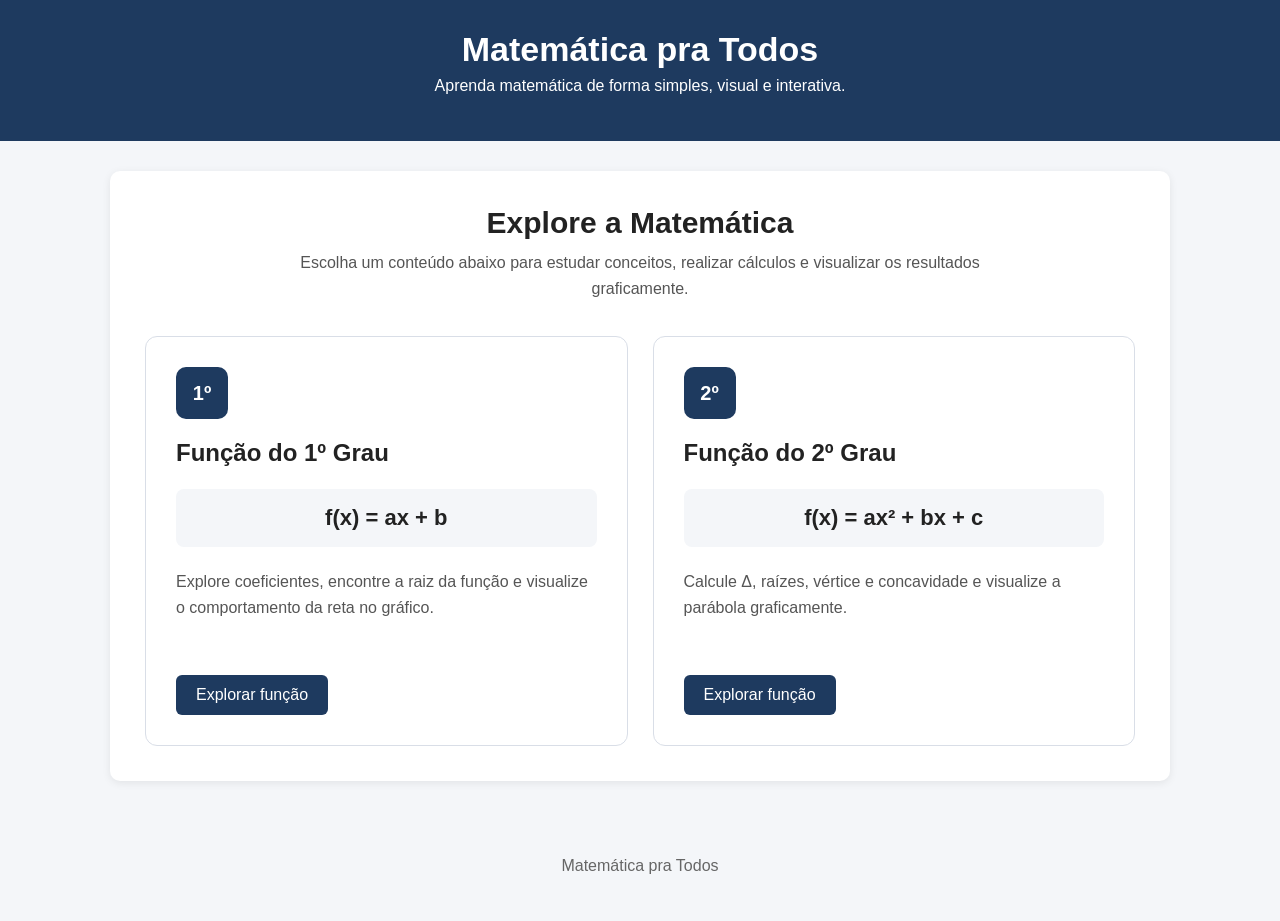
==== app/frontend/index.html @ 9e44786b "Estrutura inicial do projeto Matemática pra Todos" ====
<!DOCTYPE html>
<html lang="pt-BR">
<head>
    <meta charset="UTF-8">
    <meta name="viewport" content="width=device-width, initial-scale=1.0">
    <title>Matemática pra Todos</title>
    <link rel="stylesheet" href="css/style.css">
</head>

<body>

<header>
    <h1>Matemática pra Todos</h1>
    <p>Aprenda matemática de forma simples, visual e interativa.</p>
</header>

<main>

    <section class="card home-card">

        <h2>Explore a Matemática</h2>

        <p class="home-intro">
            Escolha um conteúdo abaixo para estudar conceitos,
            realizar cálculos e visualizar os resultados graficamente.
        </p>

        <div class="menu-matematica">

            <a class="menu-card" href="primeiro-grau.html">

                <div class="menu-numero">1º</div>

                <h3>Função do 1º Grau</h3>

                <div class="menu-formula">
                    f(x) = ax + b
                </div>

                <p>
                    Explore coeficientes, encontre a raiz da função
                    e visualize o comportamento da reta no gráfico.
                </p>

                <span class="menu-botao">
                    Explorar função
                </span>

            </a>

            <a class="menu-card" href="segundo-grau.html">

                <div class="menu-numero">2º</div>

                <h3>Função do 2º Grau</h3>

                <div class="menu-formula">
                    f(x) = ax² + bx + c
                </div>

                <p>
                    Calcule Δ, raízes, vértice e concavidade
                    e visualize a parábola graficamente.
                </p>

                <span class="menu-botao">
                    Explorar função
                </span>

            </a>

        </div>

    </section>

</main>

<footer>
    <p>Matemática pra Todos</p>
</footer>

</body>
</html>
---- app/frontend/css/style.css ----
* {
    box-sizing: border-box;
}

body {
    margin: 0;
    font-family: Arial, Helvetica, sans-serif;
    background: #f4f6f9;
    color: #222;
}

header {
    background: #1e3a5f;
    color: white;
    padding: 30px;
    text-align: center;
}

header h1 {
    margin: 0;
    font-size: 34px;
}

header p {
    margin-top: 8px;
}

main {
    max-width: 1100px;
    margin: 30px auto;
    padding: 0 20px;
}

.card {
    background: white;
    padding: 25px;
    margin-bottom: 25px;
    border-radius: 10px;
    box-shadow: 0 2px 8px rgba(0,0,0,0.08);
}

h2 {
    margin-top: 0;
}

.formula {
    font-size: 24px;
    font-weight: bold;
    text-align: center;
}

.campos {
    display: flex;
    gap: 20px;
    margin: 20px 0;
    flex-wrap: wrap;
}

label {
    display: flex;
    flex-direction: column;
    font-weight: bold;
}

input {
    margin-top: 6px;
    padding: 10px;
    width: 150px;
    border: 1px solid #bbb;
    border-radius: 5px;
    font-size: 16px;
}

button {
    padding: 12px 25px;
    border: none;
    border-radius: 6px;
    background: #1e3a5f;
    color: white;
    font-size: 16px;
    cursor: pointer;
}

button:hover {
    background: #152a45;
}

.resultados div {
    padding: 7px 0;
    font-size: 17px;
}

.grafico {
    height: 500px;
}

table {
    width: 100%;
    border-collapse: collapse;
}

th,
td {
    padding: 10px;
    border-bottom: 1px solid #ddd;
    text-align: center;
}

th {
    background: #f0f2f5;
}

footer {
    text-align: center;
    padding: 25px;
    color: #666;
}

/* =========================================================
   PÁGINA INICIAL
   ========================================================= */

.home-card {
    padding: 35px;
}

.home-card > h2 {
    text-align: center;
    font-size: 30px;
    margin-bottom: 10px;
}

.home-intro {
    text-align: center;
    max-width: 700px;
    margin: 0 auto 35px;
    line-height: 1.6;
    color: #555;
}

.menu-matematica {
    display: grid;
    grid-template-columns: repeat(2, 1fr);
    gap: 25px;
}

.menu-card {
    position: relative;
    display: block;
    padding: 30px;
    border: 1px solid #d9dee7;
    border-radius: 12px;
    background: #fff;
    color: #222;
    text-decoration: none;
    transition:
        transform 0.2s ease,
        box-shadow 0.2s ease,
        border-color 0.2s ease;
}

.menu-card:hover {
    transform: translateY(-5px);
    border-color: #1e3a5f;
    box-shadow: 0 8px 24px rgba(0, 0, 0, 0.12);
}

.menu-numero {
    width: 52px;
    height: 52px;
    display: flex;
    align-items: center;
    justify-content: center;
    background: #1e3a5f;
    color: #fff;
    border-radius: 10px;
    font-size: 20px;
    font-weight: bold;
    margin-bottom: 20px;
}

.menu-card h3 {
    margin: 0;
    font-size: 24px;
}

.menu-formula {
    margin: 22px 0;
    padding: 16px;
    background: #f4f6f9;
    border-radius: 8px;
    text-align: center;
    font-size: 22px;
    font-weight: bold;
}

.menu-card p {
    min-height: 75px;
    line-height: 1.6;
    color: #555;
}

.menu-botao {
    display: inline-block;
    margin-top: 15px;
    padding: 11px 20px;
    background: #1e3a5f;
    color: #fff;
    border-radius: 6px;
    font-weight: 500;
}

.menu-card:hover .menu-botao {
    background: #294f7d;
}

footer {
    text-align: center;
    padding: 30px;
    color: #666;
}

@media (max-width: 700px) {

    .menu-matematica {
        grid-template-columns: 1fr;
    }

    .home-card {
        padding: 20px;
    }

    .menu-card p {
        min-height: auto;
    }
}
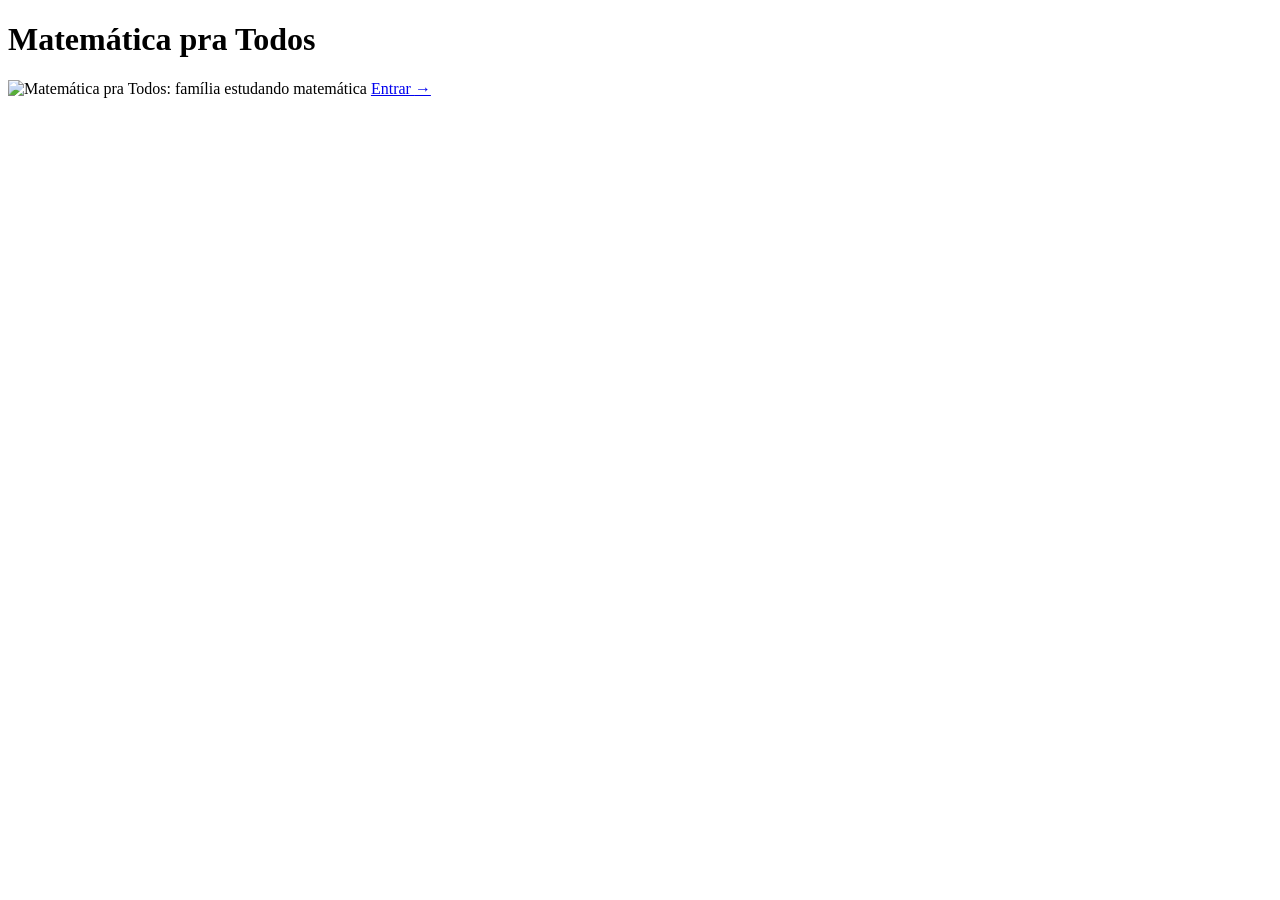
==== commit d500e287: "Integra frontend e cria pagina inicial" ====
--- a/app/frontend/index.html
+++ b/app/frontend/index.html
@@ -4,80 +4,19 @@
     <meta charset="UTF-8">
     <meta name="viewport" content="width=device-width, initial-scale=1.0">
     <title>Matemática pra Todos</title>
-    <link rel="stylesheet" href="css/style.css">
+    <link rel="stylesheet" href="/static/css/home.css">
 </head>
-
 <body>
-
-<header>
-    <h1>Matemática pra Todos</h1>
-    <p>Aprenda matemática de forma simples, visual e interativa.</p>
-</header>
-
-<main>
-
-    <section class="card home-card">
-
-        <h2>Explore a Matemática</h2>
-
-        <p class="home-intro">
-            Escolha um conteúdo abaixo para estudar conceitos,
-            realizar cálculos e visualizar os resultados graficamente.
-        </p>
-
-        <div class="menu-matematica">
-
-            <a class="menu-card" href="primeiro-grau.html">
-
-                <div class="menu-numero">1º</div>
-
-                <h3>Função do 1º Grau</h3>
-
-                <div class="menu-formula">
-                    f(x) = ax + b
-                </div>
-
-                <p>
-                    Explore coeficientes, encontre a raiz da função
-                    e visualize o comportamento da reta no gráfico.
-                </p>
-
-                <span class="menu-botao">
-                    Explorar função
-                </span>
-
-            </a>
-
-            <a class="menu-card" href="segundo-grau.html">
-
-                <div class="menu-numero">2º</div>
-
-                <h3>Função do 2º Grau</h3>
-
-                <div class="menu-formula">
-                    f(x) = ax² + bx + c
-                </div>
-
-                <p>
-                    Calcule Δ, raízes, vértice e concavidade
-                    e visualize a parábola graficamente.
-                </p>
-
-                <span class="menu-botao">
-                    Explorar função
-                </span>
-
-            </a>
-
-        </div>
-
-    </section>
-
-</main>
-
-<footer>
-    <p>Matemática pra Todos</p>
-</footer>
-
+    <main class="home">
+        <h1 class="sr-only">Matemática pra Todos</h1>
+        <section class="opening" aria-label="Boas-vindas ao projeto Matemática pra Todos">
+            <img
+                class="opening__banner"
+                src="/static/img/banner/banner-matematica-pra-todos.webp"
+                alt="Matemática pra Todos: família estudando matemática"
+            >
+            <a class="opening__button" href="/menu">Entrar <span aria-hidden="true">→</span></a>
+        </section>
+    </main>
 </body>
 </html>
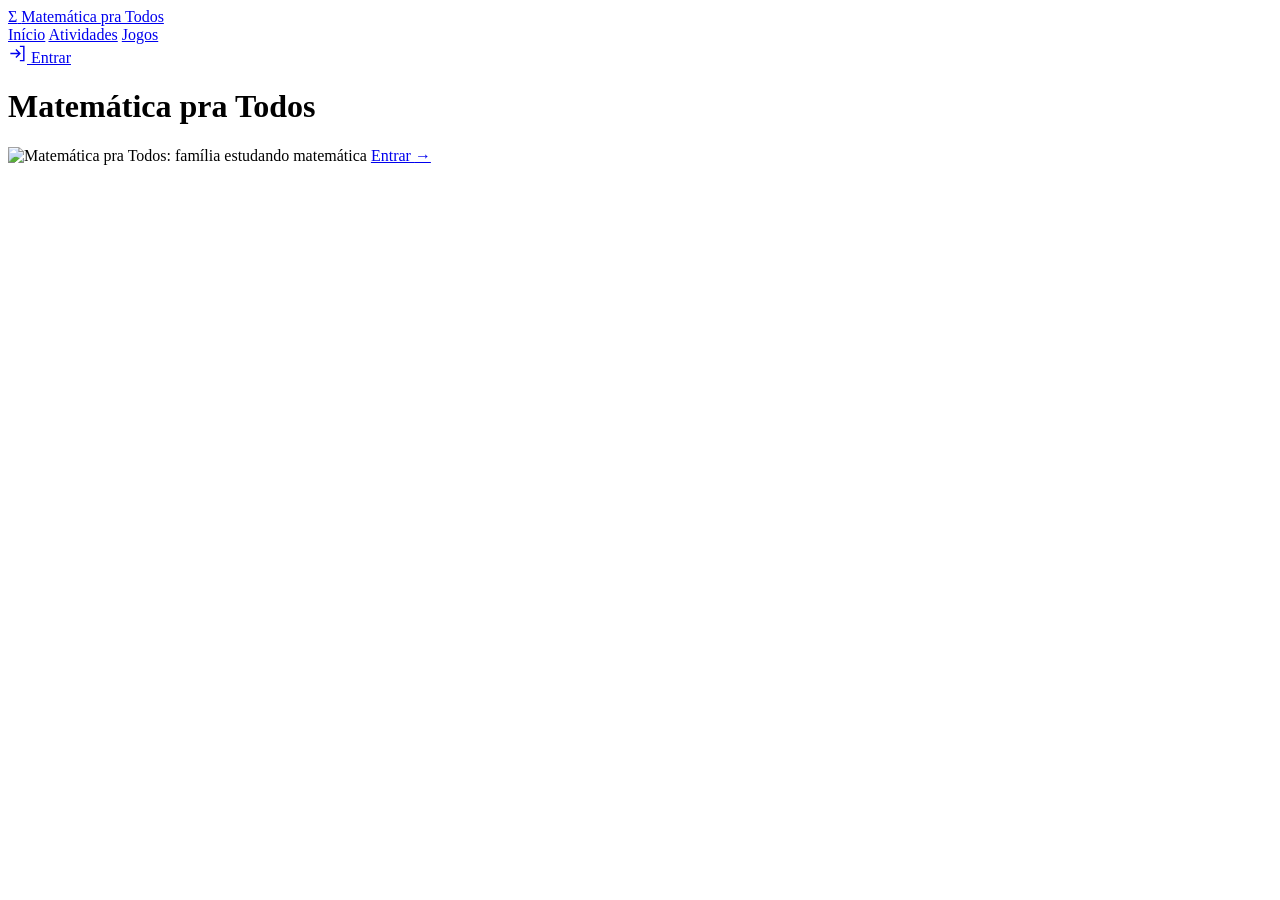
==== commit 28e52338: "Evolui interface e multiplayer dos jogos matematicos" ====
--- a/app/frontend/index.html
+++ b/app/frontend/index.html
@@ -5,8 +5,31 @@
     <meta name="viewport" content="width=device-width, initial-scale=1.0">
     <title>Matemática pra Todos</title>
     <link rel="stylesheet" href="/static/css/home.css">
+    <link rel="stylesheet" href="/static/css/site.css">
+    <script src="/static/js/site-ui.js" defer></script>
 </head>
 <body>
+    <header class="site-header">
+        <div class="site-header__inner">
+            <a class="site-brand" href="/" aria-label="Matemática pra Todos — início">
+                <span class="site-brand__symbol" aria-hidden="true">Σ</span>
+                <span>Matemática <span class="site-brand__sub">pra Todos</span></span>
+            </a>
+            <nav class="site-nav" id="site-navigation" aria-label="Navegação principal">
+                <a href="/">Início</a>
+                <a href="/menu#atividades">Atividades</a>
+                <a href="/menu#jogos">Jogos</a>
+            </nav>
+            <a class="site-enter" href="/menu" aria-label="Entrar nas atividades">
+                <svg aria-hidden="true" viewBox="0 0 24 24" width="19" height="19" fill="none" stroke="currentColor" stroke-width="1.8"><path d="M15 3h5v18h-5M3 12h12M10 7l5 5-5 5"/></svg>
+                <span>Entrar</span>
+            </a>
+            <button class="site-toggle" type="button" aria-controls="site-navigation" aria-expanded="false" aria-label="Abrir menu de navegação" hidden>
+                <svg aria-hidden="true" viewBox="0 0 24 24" width="22" height="22" fill="none" stroke="currentColor" stroke-width="1.8"><path d="M4 6h16M4 12h16M4 18h16"/></svg>
+            </button>
+        </div>
+    </header>
+
     <main class="home">
         <h1 class="sr-only">Matemática pra Todos</h1>
         <section class="opening" aria-label="Boas-vindas ao projeto Matemática pra Todos">
